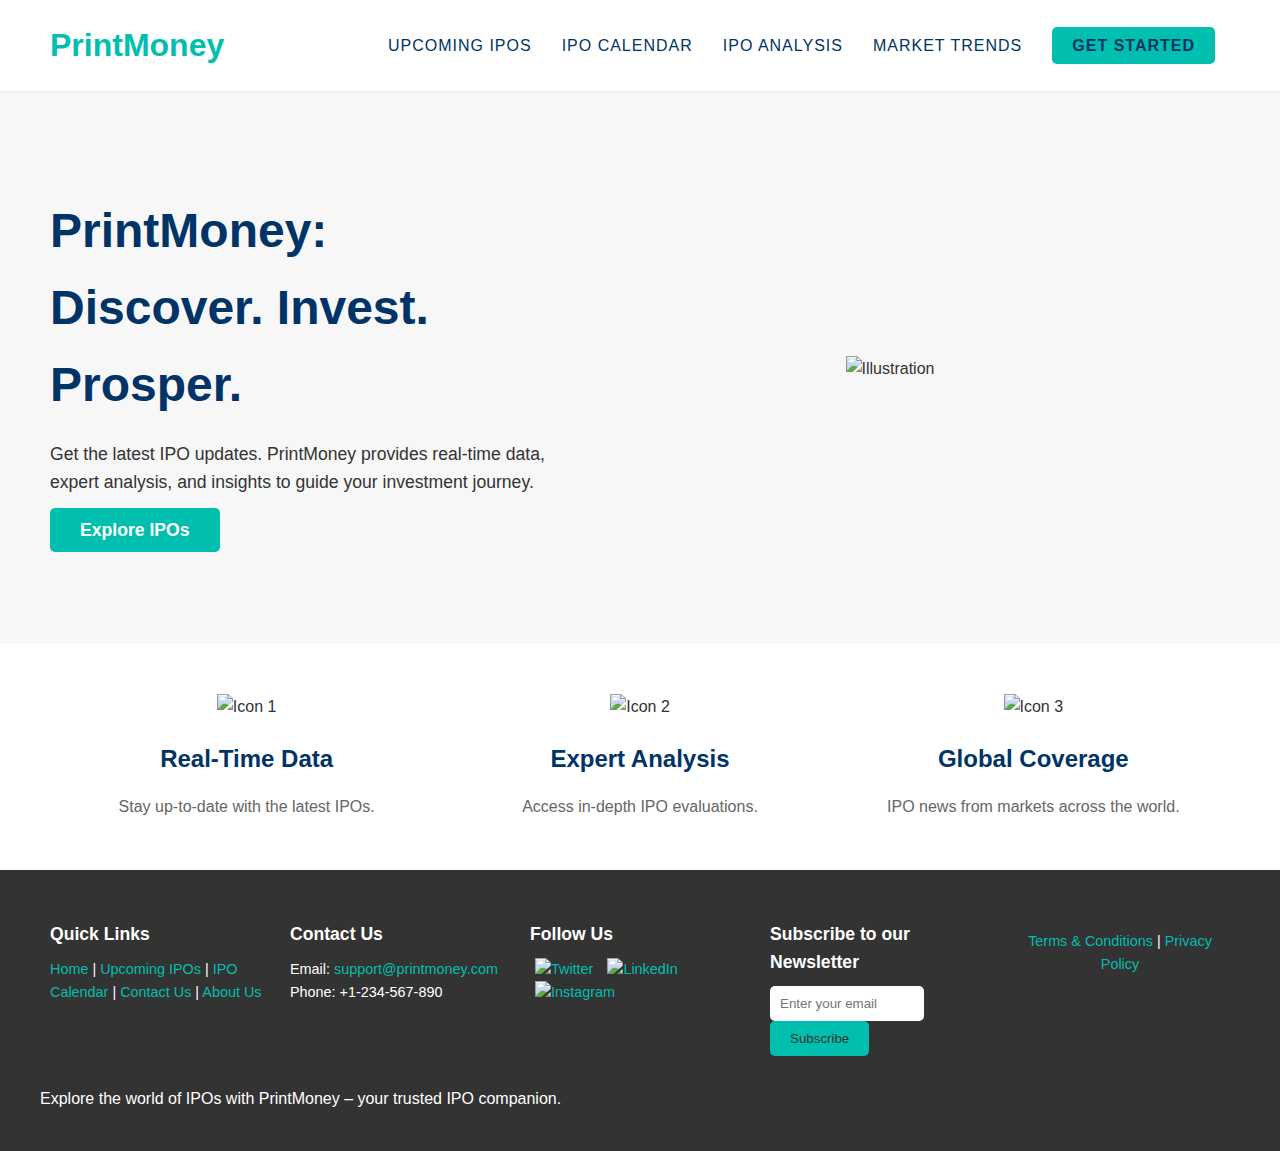
==== index.html @ 0e8ed076 "deleted folders and removed file to outer layer" ====
<!DOCTYPE html>
<html lang="en">
<head>
  <meta charset="UTF-8">
  <meta name="viewport" content="width=device-width, initial-scale=1.0">
  <title>PrintMoney - IPO Information</title>
  <link rel="stylesheet" href="styles.css">
</head>
<body>
    <header>
        <nav>
            <div class="logo" unselectable="on"><a href="index.html">PrintMoney</a></div>
            <ul class="nav-links">
            <li><a href="#">Upcoming IPOs</a></li>
            <li><a href="#">IPO Calendar</a></li>
            <li><a href="#">IPO Analysis</a></li>
            <li><a href="#">Market Trends</a></li>
            <li><a href="#" class="cta-btn">Get Started</a></li>
            </ul>
        </nav>
    </header>

  <section class="hero">
    <div class="hero-content">
      <h1>PrintMoney: Discover. Invest. Prosper.</h1>
      <p>Get the latest IPO updates. PrintMoney provides real-time data, expert analysis, and insights to guide your investment journey.</p>
      <a href="explore.html" class="cta-btn">Explore IPOs</a>
    </div>
    <div class="illustration">
      <img src="your-illustration.png" alt="Illustration">
    </div>
  </section>

  <section class="features">
    <div class="feature">
      <img src="icon1.png" alt="Icon 1">
      <h3>Real-Time Data</h3>
      <p>Stay up-to-date with the latest IPOs.</p>
    </div>
    <div class="feature">
      <img src="icon2.png" alt="Icon 2">
      <h3>Expert Analysis</h3>
      <p>Access in-depth IPO evaluations.</p>
    </div>
    <div class="feature">
      <img src="icon3.png" alt="Icon 3">
      <h3>Global Coverage</h3>
      <p>IPO news from markets across the world.</p>
    </div>
  </section>

  <footer>
    <div class="footer-container">
      <!-- Quick Links -->
      <div class="footer-links">
        <h4>Quick Links</h4>
        <a href="index.html">Home</a> | 
        <a href="#">Upcoming IPOs</a> | 
        <a href="#">IPO Calendar</a> | 
        <a href="#">Contact Us</a> | 
        <a href="#">About Us</a>
      </div>

      <!-- Contact Information -->
      <div class="contact-info">
        <h4>Contact Us</h4>
        <p>Email: <a href="mailto:support@printmoney.com">support@printmoney.com</a></p>
        <p>Phone: +1-234-567-890</p>
      </div>

      <!-- Social Media Links -->
      <div class="social-links">
        <h4>Follow Us</h4>
        <a href="#"><img src="twitter-icon.png" alt="Twitter"></a>
        <a href="#"><img src="linkedin-icon.png" alt="LinkedIn"></a>
        <a href="#"><img src="instagram-icon.png" alt="Instagram"></a>
      </div>

      <!-- Newsletter Signup -->
      <div class="newsletter">
        <h4>Subscribe to our Newsletter</h4>
        <form action="#">
          <input type="email" placeholder="Enter your email" required>
          <button type="submit">Subscribe</button>
        </form>
      </div>

      <!-- Legal Information -->
      <div class="legal-info">
        <p><a href="#">Terms & Conditions</a> | <a href="#">Privacy Policy</a></p>
      </div>

      <!-- Call-to-Action -->
      <div class="footer-cta">
        <p>Explore the world of IPOs with PrintMoney – your trusted IPO companion.</p>
      </div>
    </div>
  </footer>

</body>
</html>
---- styles.css ----
/* Global Styles */
* {
  margin: 0;
  padding: 0;
  box-sizing: border-box;
}

body {
  font-family: 'Arial', sans-serif;
  line-height: 1.6;
  background-color: #f7f7f7; /* Soft Light Gray */
  color: #333;
}

a {
  text-decoration: none;
  color: inherit;
}

h1, h3 {
  margin-bottom: 1rem;
}

/* Header */
header {
  background-color: #fff;
  padding: 20px 0;
  border-bottom: 2px solid #f1f1f1;
}

nav {
  display: flex;
  justify-content: space-between;
  align-items: center;
  padding: 0 50px;
}

/* Logo Styling */
.logo {
  font-size: 2rem;
  font-weight: bold;
  color: #003366; /* Rich Navy Blue */
  user-select: none; /* Prevents text selection */
  cursor: default; /* Prevents pointer interaction */
  font-family: 'Arial', sans-serif; /* A clean, standard font */
}

.nav-links {
  display: flex;
  list-style: none;
}

.nav-links li {
  margin: 0 15px;
}

.nav-links a {
  color: #003366; /* Rich Navy Blue */
  font-size: 1rem;
  text-transform: uppercase;
  letter-spacing: 1px;
}

.cta-btn {
  background-color: #00bfae; /* Vibrant Turquoise/Teal */
  padding: 10px 20px;
  border-radius: 5px;
  color: #fff;
  font-weight: bold;
}

.cta-btn:hover {
  background-color: #009f8c; /* Darker Teal for hover */
}

/* Hero Section */
.hero {
  display: flex;
  justify-content: space-between;
  align-items: center;
  padding: 100px 50px;
  background-color: #f7f7f7; /* Soft Light Gray */
}

.hero-content {
  flex: 1;
  max-width: 500px;
}

.hero h1 {
  font-size: 3rem;
  margin-bottom: 1rem;
  color: #003366; /* Rich Navy Blue */
}

.hero p {
  margin-bottom: 20px;
  font-size: 1.1rem;
  color: #333;
}

.hero .cta-btn {
  background-color: #00bfae; /* Vibrant Turquoise/Teal */
  font-size: 1.1rem;
  padding: 12px 30px;
  border-radius: 5px;
}

.illustration {
  flex: 1;
  text-align: center;
}

.illustration img {
  max-width: 100%;
  height: auto;
}

/* Features Section */
.features {
  display: flex;
  justify-content: space-between;
  padding: 50px;
  background-color: #fff;
}

.feature {
  text-align: center;
  flex: 1;
  margin: 0 20px;
}

.feature img {
  width: 60px;
  height: 60px;
  margin-bottom: 20px;
}

.feature h3 {
  font-size: 1.5rem;
  color: #003366; /* Rich Navy Blue */
}

.feature p {
  font-size: 1rem;
  color: #666;
}

/* Footer Styles */
footer {
  background-color: #333333; /* Dark Slate Gray */
  color: #fff;
  padding: 40px 20px;
  font-size: 0.9rem;
  margin-top: auto;
}

.footer-container {
  display: flex;
  flex-wrap: wrap;
  justify-content: space-between;
  max-width: 1200px;
  margin: 0 auto;
}

.footer-links,
.contact-info,
.social-links,
.newsletter,
.legal-info {
  flex: 1 1 200px;
  margin: 10px;
}

h4 {
  font-size: 1.1rem;
  margin-bottom: 10px;
  color: #fff;
}

a {
  color: #00bfae; /* Vibrant Turquoise/Teal */
  text-decoration: none;
}

a:hover {
  text-decoration: underline;
}

.social-links img {
  width: 30px;
  height: 30px;
  margin: 0 5px;
}

.newsletter input {
  padding: 10px;
  margin-right: 5px;
  border: none;
  border-radius: 5px;
  width: 70%;
}

.newsletter button {
  padding: 10px 20px;
  background-color: #00bfae; /* Vibrant Turquoise/Teal */
  border: none;
  color: #333;
  border-radius: 5px;
  cursor: pointer;
}

.newsletter button:hover {
  background-color: #009f8c; /* Darker Teal for hover */
}

.legal-info {
  text-align: center;
  margin-top: 20px;
}

.footer-cta {
  text-align: center;
  margin-top: 20px;
  font-size: 1rem;
  color: #fff;
}
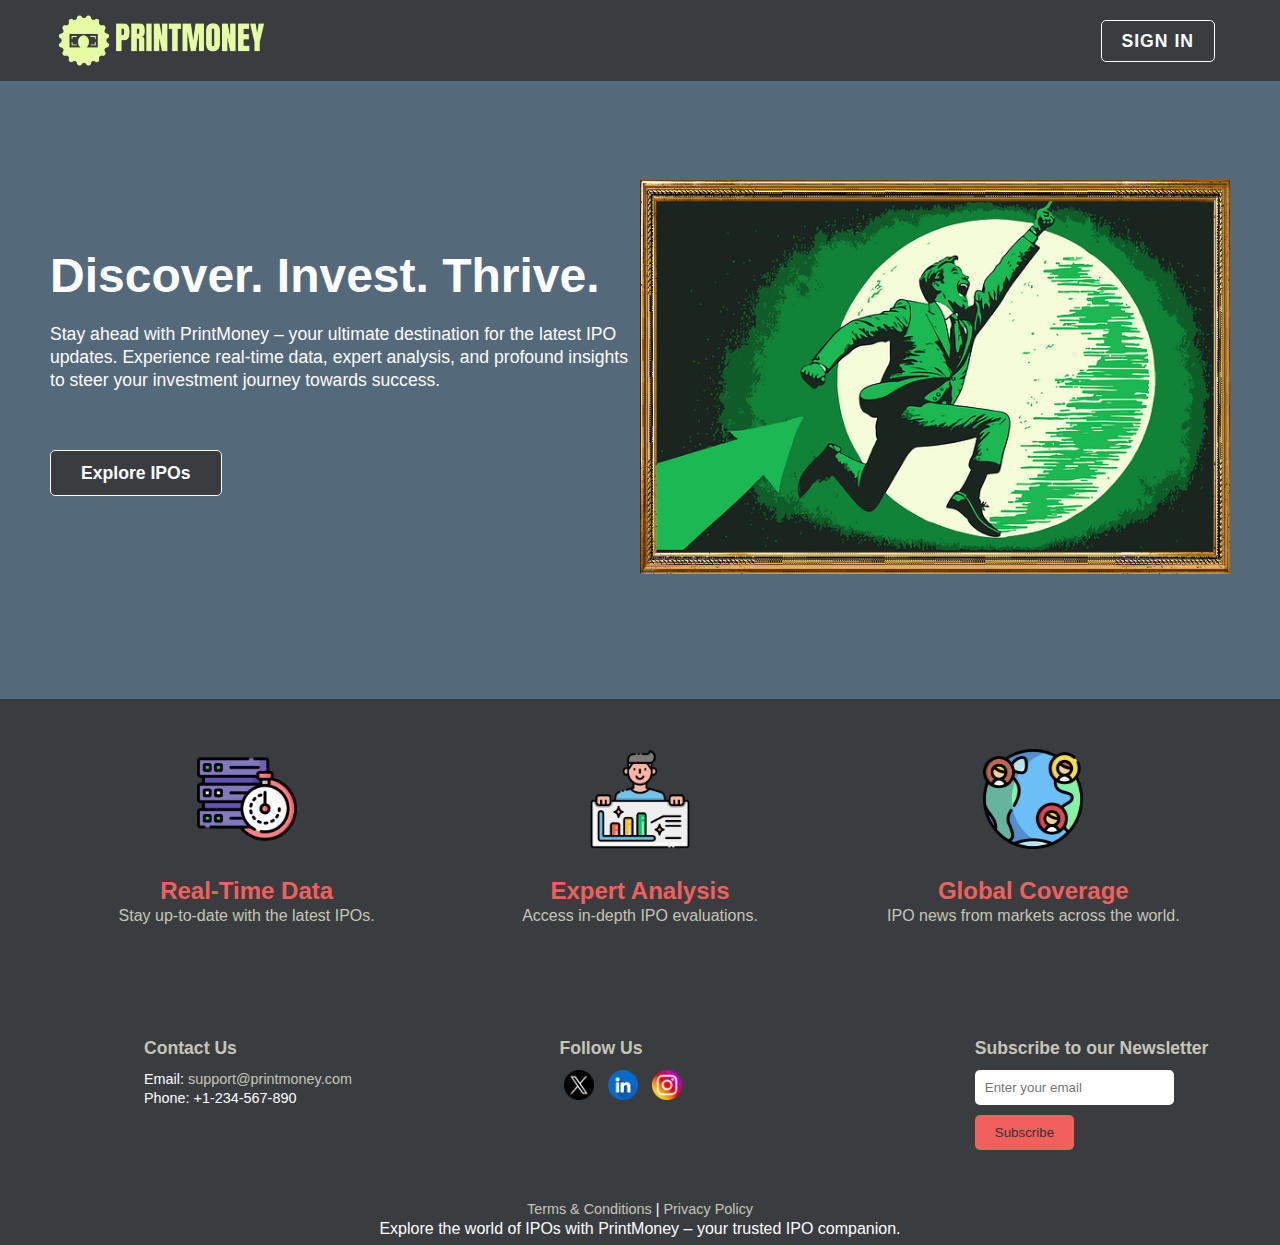
==== commit 0fc831bd: "made changes from local" ====
--- a/index.html
+++ b/index.html
@@ -1,101 +1,106 @@
 <!DOCTYPE html>
 <html lang="en">
-<head>
-  <meta charset="UTF-8">
-  <meta name="viewport" content="width=device-width, initial-scale=1.0">
-  <title>PrintMoney - IPO Information</title>
-  <link rel="stylesheet" href="styles.css">
-</head>
-<body>
+  <head>
+    <meta charset="UTF-8" />
+    <meta name="viewport" content="width=device-width, initial-scale=1.0" />
+    <title>PrintMoney - IPO Information</title>
+    <link rel="stylesheet" href="style.css" />
+  </head>
+  <body>
     <header>
-        <nav>
-            <div class="logo" unselectable="on"><a href="index.html">PrintMoney</a></div>
-            <ul class="nav-links">
-            <li><a href="#">Upcoming IPOs</a></li>
-            <li><a href="#">IPO Calendar</a></li>
-            <li><a href="#">IPO Analysis</a></li>
-            <li><a href="#">Market Trends</a></li>
-            <li><a href="#" class="cta-btn">Get Started</a></li>
-            </ul>
-        </nav>
+      <nav>
+        <div class="logo" unselectable="on">
+          <a href="index.html"><img src="images/logo.jpg" height="70px" /></a>
+        </div>
+        <ul class="nav-links">
+          <!-- <li><a href="#">Upcoming IPOs</a></li>
+          <li><a href="#">IPO Calendar</a></li>
+          <li><a href="#">IPO Analysis</a></li>
+          <li><a href="#">Market Trends</a></li> -->
+          <li><a href="#" class="cta-btn">Sign IN</a></li>
+        </ul>
+      </nav>
     </header>
 
-  <section class="hero">
-    <div class="hero-content">
-      <h1>PrintMoney: Discover. Invest. Prosper.</h1>
-      <p>Get the latest IPO updates. PrintMoney provides real-time data, expert analysis, and insights to guide your investment journey.</p>
-      <a href="explore.html" class="cta-btn">Explore IPOs</a>
-    </div>
-    <div class="illustration">
-      <img src="your-illustration.png" alt="Illustration">
-    </div>
-  </section>
+    <section class="hero">
+      <div class="hero-content">
+        <h1>Discover. Invest. Thrive.</h1>
+        <p>
+          Stay ahead with PrintMoney – your ultimate destination for the latest
+          IPO updates. Experience real-time data, expert analysis, and profound
+          insights to steer your investment journey towards success.
+        </p>
+        <a href="explore.html" class="cta-btn">Explore IPOs</a>
+      </div>
+      <div class="illustration">
+        <img src="images/maninframe2.jpg" alt="Illustration" />
+      </div>
+    </section>
 
-  <section class="features">
-    <div class="feature">
-      <img src="icon1.png" alt="Icon 1">
-      <h3>Real-Time Data</h3>
-      <p>Stay up-to-date with the latest IPOs.</p>
-    </div>
-    <div class="feature">
-      <img src="icon2.png" alt="Icon 2">
-      <h3>Expert Analysis</h3>
-      <p>Access in-depth IPO evaluations.</p>
-    </div>
-    <div class="feature">
-      <img src="icon3.png" alt="Icon 3">
-      <h3>Global Coverage</h3>
-      <p>IPO news from markets across the world.</p>
-    </div>
-  </section>
+    <section class="features">
+      <div class="feature">
+        <img src="images/icon1.png" alt="Icon 1" />
+        <h3>Real-Time Data</h3>
+        <p>Stay up-to-date with the latest IPOs.</p>
+      </div>
+      <div class="feature">
+        <img src="images/icon2.png" alt="Icon 2" />
+        <h3>Expert Analysis</h3>
+        <p>Access in-depth IPO evaluations.</p>
+      </div>
+      <div class="feature">
+        <img src="images/icon3.png" alt="Icon 3" />
+        <h3>Global Coverage</h3>
+        <p>IPO news from markets across the world.</p>
+      </div>
+    </section>
 
-  <footer>
-    <div class="footer-container">
-      <!-- Quick Links -->
-      <div class="footer-links">
-        <h4>Quick Links</h4>
-        <a href="index.html">Home</a> | 
-        <a href="#">Upcoming IPOs</a> | 
-        <a href="#">IPO Calendar</a> | 
-        <a href="#">Contact Us</a> | 
-        <a href="#">About Us</a>
+    <footer>
+      <div class="footer-container">
+        <!-- Contact Information -->
+        <div class="contact-info">
+          <h4>Contact Us</h4>
+          <p>
+            Email:
+            <a href="mailto:support@printmoney.com">support@printmoney.com</a>
+          </p>
+          <p>Phone: +1-234-567-890</p>
+        </div>
+
+        <!-- Social Media Links -->
+        <div class="social-links">
+          <h4>Follow Us</h4>
+          <a href="#"><img src="images/x-icon.png" alt="X" /></a>
+          <a href="#"><img src="images/linkedin-icon.png" alt="LinkedIn" /></a>
+          <a href="#"><img src="images/instagram-icon.png" alt="Instagram" /></a>
+        </div>
+
+        <!-- Newsletter Signup -->
+        <div class="newsletter">
+          <h4>Subscribe to our Newsletter</h4>
+          <form action="#">
+            <input type="email" placeholder="Enter your email" required />
+            <br />
+            <button type="submit">Subscribe</button>
+          </form>
+        </div>
       </div>
+      <section class="end">
+        <!-- Legal Information -->
+        <div class="legal-info">
+          <p>
+            <a href="#">Terms & Conditions</a> | <a href="#">Privacy Policy</a>
+          </p>
+        </div>
 
-      <!-- Contact Information -->
-      <div class="contact-info">
-        <h4>Contact Us</h4>
-        <p>Email: <a href="mailto:support@printmoney.com">support@printmoney.com</a></p>
-        <p>Phone: +1-234-567-890</p>
-      </div>
-
-      <!-- Social Media Links -->
-      <div class="social-links">
-        <h4>Follow Us</h4>
-        <a href="#"><img src="twitter-icon.png" alt="Twitter"></a>
-        <a href="#"><img src="linkedin-icon.png" alt="LinkedIn"></a>
-        <a href="#"><img src="instagram-icon.png" alt="Instagram"></a>
-      </div>
-
-      <!-- Newsletter Signup -->
-      <div class="newsletter">
-        <h4>Subscribe to our Newsletter</h4>
-        <form action="#">
-          <input type="email" placeholder="Enter your email" required>
-          <button type="submit">Subscribe</button>
-        </form>
-      </div>
-
-      <!-- Legal Information -->
-      <div class="legal-info">
-        <p><a href="#">Terms & Conditions</a> | <a href="#">Privacy Policy</a></p>
-      </div>
-
-      <!-- Call-to-Action -->
-      <div class="footer-cta">
-        <p>Explore the world of IPOs with PrintMoney – your trusted IPO companion.</p>
-      </div>
-    </div>
-  </footer>
-
-</body>
+        <!-- Call-to-Action -->
+        <div class="footer-cta">
+          <p>
+            Explore the world of IPOs with PrintMoney – your trusted IPO
+            companion.
+          </p>
+        </div>
+      </section>
+    </footer>
+  </body>
 </html>
--- a/style.css
+++ b/style.css
@@ -0,0 +1,237 @@
+* {
+  margin: 0;
+  padding: 0;
+  box-sizing: border-box;
+}
+
+body {
+  font-family: 'Arial', sans-serif;
+  line-height: 1.3;
+  background-color: #FDFDFF;
+}
+
+/* Header */
+header {
+  background-color: #393D3F;
+  padding-top: 5px;
+  /* border-bottom: 2px solid #393D3F; */
+  position: fixed;
+  width: 100%;
+  z-index: 1;
+}
+
+nav {
+  display: flex;
+  justify-content: space-between;
+  align-items: center;
+  padding: 0 50px;
+}
+
+.nav-links {
+  display: flex;
+  list-style: none;
+  text-decoration: none;
+}
+
+.nav-links li {
+  margin: 15px;
+  padding-bottom: 3px;
+}
+
+.nav-links a {
+  color: #FDFDFF;
+  font-size: 1.1rem;
+  text-transform: uppercase;
+  letter-spacing: 1px;
+}
+
+.cta-btn {
+  background-color: #393D3F;
+  padding: 10px 20px;
+  border-radius: 5px;
+  border: 1px solid #FDFDFF;
+  color: #FDFDFF;
+  font-weight: bold;
+  text-decoration: none;
+  transition: background-color 0.5s ease;
+}
+
+.cta-btn:hover {
+  background-color: #FDFDFF;
+  border: 1px solid #393D3F;
+  color: #393D3F;
+  text-decoration: none;
+  transition: background-color 0.5s ease;
+}
+
+/* ------------------------------------------------------------------------- */
+/* Hero Section */
+.hero {
+  display: flex;
+  justify-content: space-between;
+  align-items: center;
+  padding: 150px 50px;
+  padding-bottom: 120px;
+  background-color: #546A7B;
+}
+
+.hero-content {
+  flex: 1;
+  max-width: 600px;
+}
+
+.hero h1 {
+  font-size: 3rem;
+  margin-bottom: 1rem;
+  color: #FDFDFF;
+}
+
+.hero p {
+  margin-bottom: 20px;
+  font-size: 1.1rem;
+  color: #FDFDFF;
+  padding-bottom: 50px;
+}
+
+.hero .cta-btn {
+  font-size: 1.1rem;
+  padding: 12px 30px;
+  border-radius: 5px;
+}
+
+.illustration {
+  padding-top: 30px;
+  flex: 1;
+  text-align: center;
+}
+
+.illustration img {
+  max-width: 100%;
+  height: auto;
+  padding-bottom: 0%;
+}
+
+/* ------------------------------------------------------------------------- */
+/* Features Section */
+.features {
+  display: flex;
+  justify-content: space-between;
+  padding: 50px;
+  padding-top: 30px;
+  background-color: #393D3F;
+}
+
+.feature {
+  text-align: center;
+  flex: 1;
+  margin: 0 20px;
+}
+
+.feature img {
+  width: max-content;
+  height: 100px;
+  margin: 20px;
+}
+
+.feature h3 {
+  font-size: 1.5rem;
+  color: #F25F5C;
+}
+
+.feature p {
+  font-size: 1rem;
+  color: #C6C5B9;
+}
+
+/* ------------------------------------------------------------------------- */
+/* Footer Styles */
+footer {
+  background-color: #393D3F;
+  /* Dark Slate Gray */
+  color: #FDFDFF;
+  padding: 40px 20px;
+  padding-bottom: 0px;
+  font-size: 0.9rem;
+  margin-top: auto;
+}
+
+.footer-container {
+  display: flex;
+  flex-wrap: wrap;
+  justify-content: space-between;
+  max-width: 100%;
+  margin-top: 20px;
+}
+
+.contact-info {
+  width: 33%;
+  padding-left: 10%;
+}
+
+h4 {
+  font-size: 1.1rem;
+  margin-bottom: 10px;
+  color: #C6C5B9;
+}
+
+a {
+  color: #C6C5B9;
+  text-decoration: none;
+}
+
+.social-links {
+  width: 33%;
+  padding-left: 10%;
+}
+
+.social-links img {
+  width: 30px;
+  height: 30px;
+  margin: 0 5px;
+}
+
+.newsletter {
+  width: 33%;
+  padding-left: 10%;
+}
+
+.newsletter input {
+  padding: 10px;
+  margin-right: 5px;
+  border: none;
+  border-radius: 5px;
+  width: 70%;
+}
+
+.newsletter button {
+  margin-top: 10px;
+  padding: 10px 20px;
+  background-color: #F25F5C;
+  border: none;
+  color: #333;
+  border-radius: 5px;
+  cursor: pointer;
+  transition: background-color 0.5s ease;
+}
+
+.newsletter button:hover {
+  background-color: #C6C5B9;
+  transition: background-color 0.5s ease;
+}
+
+.end {
+  padding: 50px;
+  padding-bottom: 5px;
+}
+
+.legal-info {
+  text-align: center;
+  margin-top: 0px;
+}
+
+.footer-cta {
+  text-align: center;
+  margin-top: 0px;
+  font-size: 1rem;
+  color: #fff;
+}